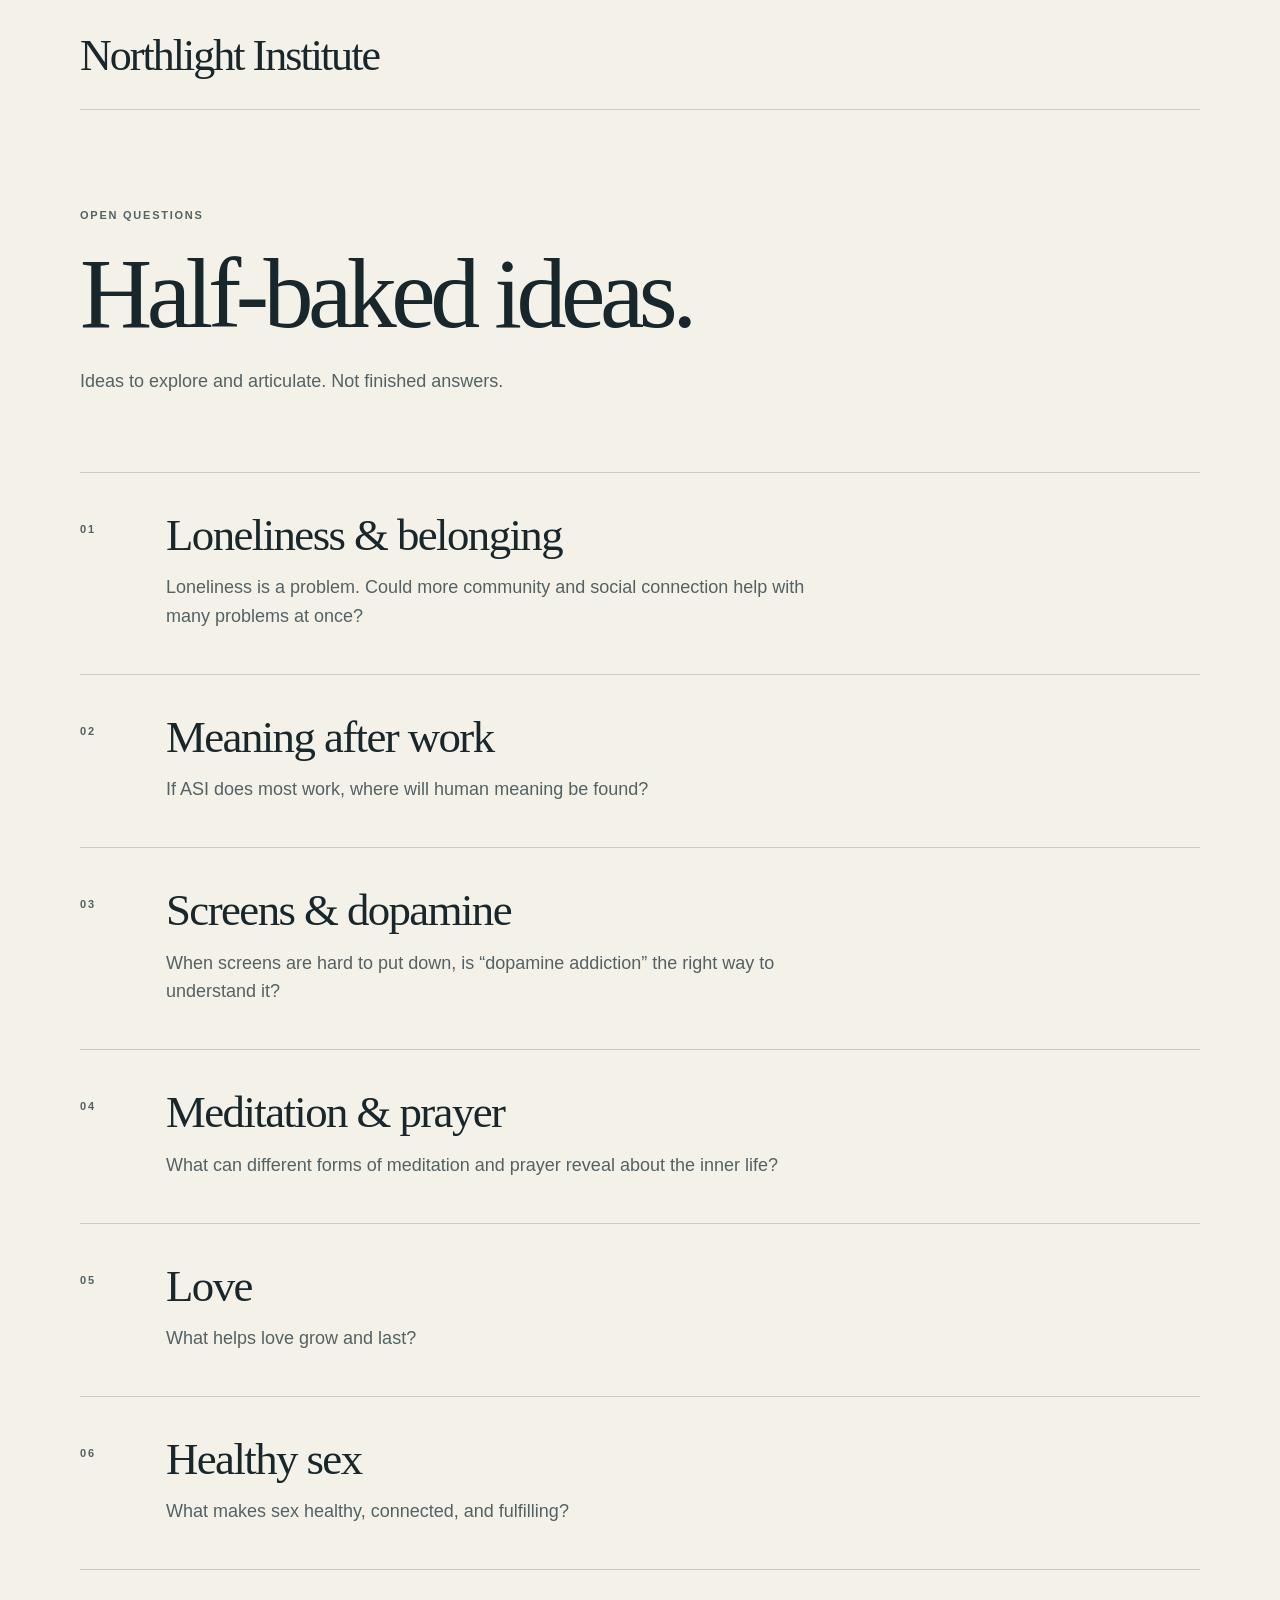
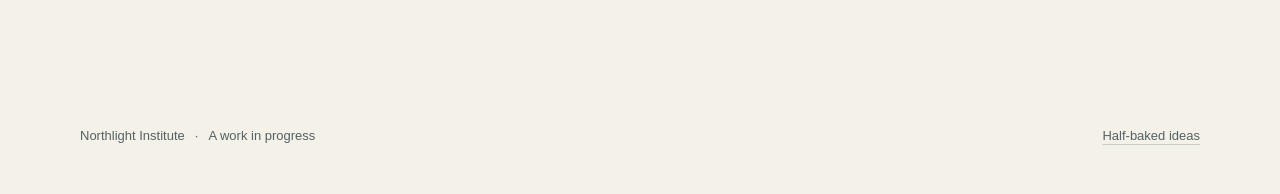
==== site/ideas.html @ 1d7ed391 "Move ideas link to footer and add two prompts" ====
<!DOCTYPE html>
<html lang="en">
  <head>
    <meta charset="utf-8">
    <meta name="viewport" content="width=device-width, initial-scale=1">
    <meta name="theme-color" content="#f4f1e9">
    <meta name="description" content="Half-baked ideas from Northlight Institute: open questions about community, meaning, screens, meditation, and prayer.">
    <meta property="og:type" content="website">
    <meta property="og:site_name" content="Northlight Institute">
    <meta property="og:title" content="Half-baked ideas · Northlight Institute">
    <meta property="og:description" content="Open questions worth exploring, not finished answers.">
    <meta property="og:url" content="https://80.47.238.111/ideas.html">
    <meta property="og:image" content="https://80.47.238.111/assets/social-preview.jpg">
    <meta property="og:image:type" content="image/jpeg">
    <meta property="og:image:width" content="1200">
    <meta property="og:image:height" content="630">
    <meta name="twitter:card" content="summary_large_image">
    <title>Half-baked ideas · Northlight Institute</title>
    <link rel="icon" href="assets/light-mark-32.png" type="image/png" sizes="32x32">
    <link rel="icon" href="assets/light-mark.svg" type="image/svg+xml">
    <link rel="apple-touch-icon" href="assets/light-mark-180.png" sizes="180x180">
    <link rel="stylesheet" href="styles.css?v=20261018-5">
  </head>
  <body>
    <div class="page">
      <header class="site-header">
        <h1><a href="/">Northlight Institute</a></h1>
      </header>

      <main class="ideas-main">
        <div class="ideas-intro">
          <p class="eyebrow">Open questions</p>
          <h2>Half-baked ideas.</h2>
          <p>Ideas to explore and articulate. Not finished answers.</p>
        </div>

        <div class="ideas-list">
          <article class="idea">
            <span class="index">01</span>
            <div>
              <h3>Loneliness &amp; belonging</h3>
              <p>Loneliness is a problem. Could more community and social connection help with many problems at once?</p>
            </div>
          </article>
          <article class="idea">
            <span class="index">02</span>
            <div>
              <h3>Meaning after work</h3>
              <p>If ASI does most work, where will human meaning be found?</p>
            </div>
          </article>
          <article class="idea">
            <span class="index">03</span>
            <div>
              <h3>Screens &amp; dopamine</h3>
              <p>When screens are hard to put down, is “dopamine addiction” the right way to understand it?</p>
            </div>
          </article>
          <article class="idea">
            <span class="index">04</span>
            <div>
              <h3>Meditation &amp; prayer</h3>
              <p>What can different forms of meditation and prayer reveal about the inner life?</p>
            </div>
          </article>
          <article class="idea">
            <span class="index">05</span>
            <div>
              <h3>Love</h3>
              <p>What helps love grow and last?</p>
            </div>
          </article>
          <article class="idea">
            <span class="index">06</span>
            <div>
              <h3>Healthy sex</h3>
              <p>What makes sex healthy, connected, and fulfilling?</p>
            </div>
          </article>
        </div>
      </main>

      <footer>Northlight Institute <span>·</span> A work in progress <a href="/ideas.html" aria-current="page">Half-baked ideas</a></footer>
    </div>
  </body>
</html>
---- site/styles.css ----
:root {
  color-scheme: light;
  --paper: #f4f1e9;
  --ink: #18272c;
  --muted: #536264;
  --line: #c8ccc8;
  --accent: #a16d3e;
}

* { box-sizing: border-box; }

html { background: var(--paper); }

body {
  margin: 0;
  color: var(--ink);
  background: var(--paper);
  font: 18px/1.55 -apple-system, BlinkMacSystemFont, "Segoe UI", sans-serif;
  -webkit-font-smoothing: antialiased;
}

.page {
  width: min(100% - 72px, 1120px);
  margin: 0 auto;
}

.site-header {
  display: flex;
  align-items: center;
  justify-content: space-between;
  gap: 24px;
  padding: 32px 0 29px;
  border-bottom: 1px solid var(--line);
}

h1, h2, h3, p, figure { margin: 0; }

h1, h2, h3 {
  font-family: Georgia, "Times New Roman", serif;
  font-weight: 400;
}

h1 {
  font-size: clamp(27px, 4vw, 44px);
  line-height: 1.1;
  letter-spacing: -.045em;
  white-space: nowrap;
}

h1 a { color: inherit; text-decoration: none; }

.eyebrow, .index {
  color: var(--muted);
  font-size: 11px;
  font-weight: 600;
  letter-spacing: .16em;
  line-height: 1.4;
  text-transform: uppercase;
}

.hero {
  padding: clamp(72px, 10vw, 138px) 0 clamp(64px, 8vw, 100px);
}

.hero h2 {
  max-width: 940px;
  font-size: clamp(49px, 6.3vw, 84px);
  line-height: 1.03;
  letter-spacing: -.055em;
  text-wrap: balance;
}

.northern-light {
  height: clamp(280px, 41vw, 520px);
  overflow: hidden;
  background: #142830;
}

.northern-light img {
  display: block;
  width: 100%;
  height: 100%;
  object-fit: cover;
  object-position: center 56%;
}

.pillars { padding: 112px 0 140px; }

.section-intro h2 {
  margin-top: 15px;
  font-size: clamp(43px, 5vw, 64px);
  line-height: 1.1;
  letter-spacing: -.045em;
}

.pillar-grid {
  display: grid;
  grid-template-columns: repeat(3, minmax(0, 1fr));
  gap: 38px;
  margin-top: 58px;
}

.pillar-grid article {
  padding-top: 21px;
  border-top: 1px solid var(--ink);
}

.pillar-grid h3 {
  margin: 25px 0 13px;
  font-size: clamp(34px, 3.2vw, 44px);
  line-height: 1.1;
  letter-spacing: -.035em;
}

.pillar-grid p {
  max-width: 270px;
  color: var(--muted);
  font-size: 17px;
  line-height: 1.55;
}

.depth {
  display: grid;
  grid-template-columns: minmax(0, 1.15fr) minmax(0, .85fr);
  align-items: stretch;
  min-height: 550px;
  background: #233239;
  color: #f4f1e9;
}

.depth-copy { padding: clamp(50px, 6.5vw, 90px); }
.depth .eyebrow { color: #b8c5c2; }

.depth h2 {
  margin: 24px 0 35px;
  font-size: clamp(42px, 4.5vw, 60px);
  line-height: 1.06;
  letter-spacing: -.05em;
}

.depth-copy > p:last-child {
  max-width: 440px;
  color: #d5ddda;
  font-size: 18px;
  line-height: 1.65;
}

.depth > img {
  display: block;
  width: 100%;
  height: 100%;
  min-height: 550px;
  object-fit: cover;
  object-position: 34% center;
}

.ideas-main { padding-bottom: 124px; }

.ideas-intro { padding: 98px 0 76px; }

.ideas-intro h2 {
  margin-top: 18px;
  font-size: clamp(58px, 8vw, 100px);
  line-height: 1.04;
  letter-spacing: -.055em;
}

.ideas-intro > p:last-child {
  margin-top: 22px;
  color: var(--muted);
  font-size: 18px;
}

.idea {
  display: grid;
  grid-template-columns: 54px minmax(0, 1fr);
  gap: 32px;
  padding: 37px 0 43px;
  border-top: 1px solid var(--line);
}

.idea:last-child { border-bottom: 1px solid var(--line); }
.idea .index { padding-top: 12px; }

.idea h3 {
  font-size: clamp(32px, 3.5vw, 45px);
  line-height: 1.15;
  letter-spacing: -.035em;
}

.idea p {
  max-width: 680px;
  margin-top: 12px;
  color: var(--muted);
  font-size: 18px;
  line-height: 1.6;
}

footer {
  display: flex;
  gap: 10px;
  padding: 32px 0 48px;
  color: var(--muted);
  font-size: 13px;
}

footer a {
  margin-left: auto;
  color: inherit;
  text-decoration-color: var(--line);
  text-underline-offset: 4px;
}

footer a:hover { color: var(--ink); }

@media (max-width: 760px) {
  .page { width: min(100% - 40px, 620px); }
  .site-header { padding: 24px 0; }
  footer { flex-wrap: wrap; }
  footer a { flex-basis: 100%; margin-left: 0; }
  .hero { padding: 82px 0 65px; }
  .hero h2 { font-size: clamp(42px, 8.5vw, 59px); }
  .northern-light { height: 330px; }
  .pillars { padding: 88px 0 100px; }
  .pillar-grid { grid-template-columns: 1fr; gap: 38px; margin-top: 43px; }
  .pillar-grid h3 { margin-top: 16px; }
  .pillar-grid p { max-width: 470px; }
  .depth { grid-template-columns: 1fr; }
  .depth-copy { padding: 64px 38px 70px; }
  .depth > img { height: 420px; min-height: 0; object-position: center 55%; }
  .ideas-main { padding-bottom: 90px; }
  .ideas-intro { padding: 78px 0 58px; }
  .ideas-intro h2 { font-size: clamp(52px, 11vw, 76px); }
  .idea { grid-template-columns: 36px minmax(0, 1fr); gap: 15px; padding: 31px 0 36px; }
  .idea .index { padding-top: 9px; }
  .idea p { font-size: 17px; }
}

@media (max-width: 390px) {
  .depth-copy { padding: 55px 28px 62px; }
  .depth h2 { font-size: 42px; }
}
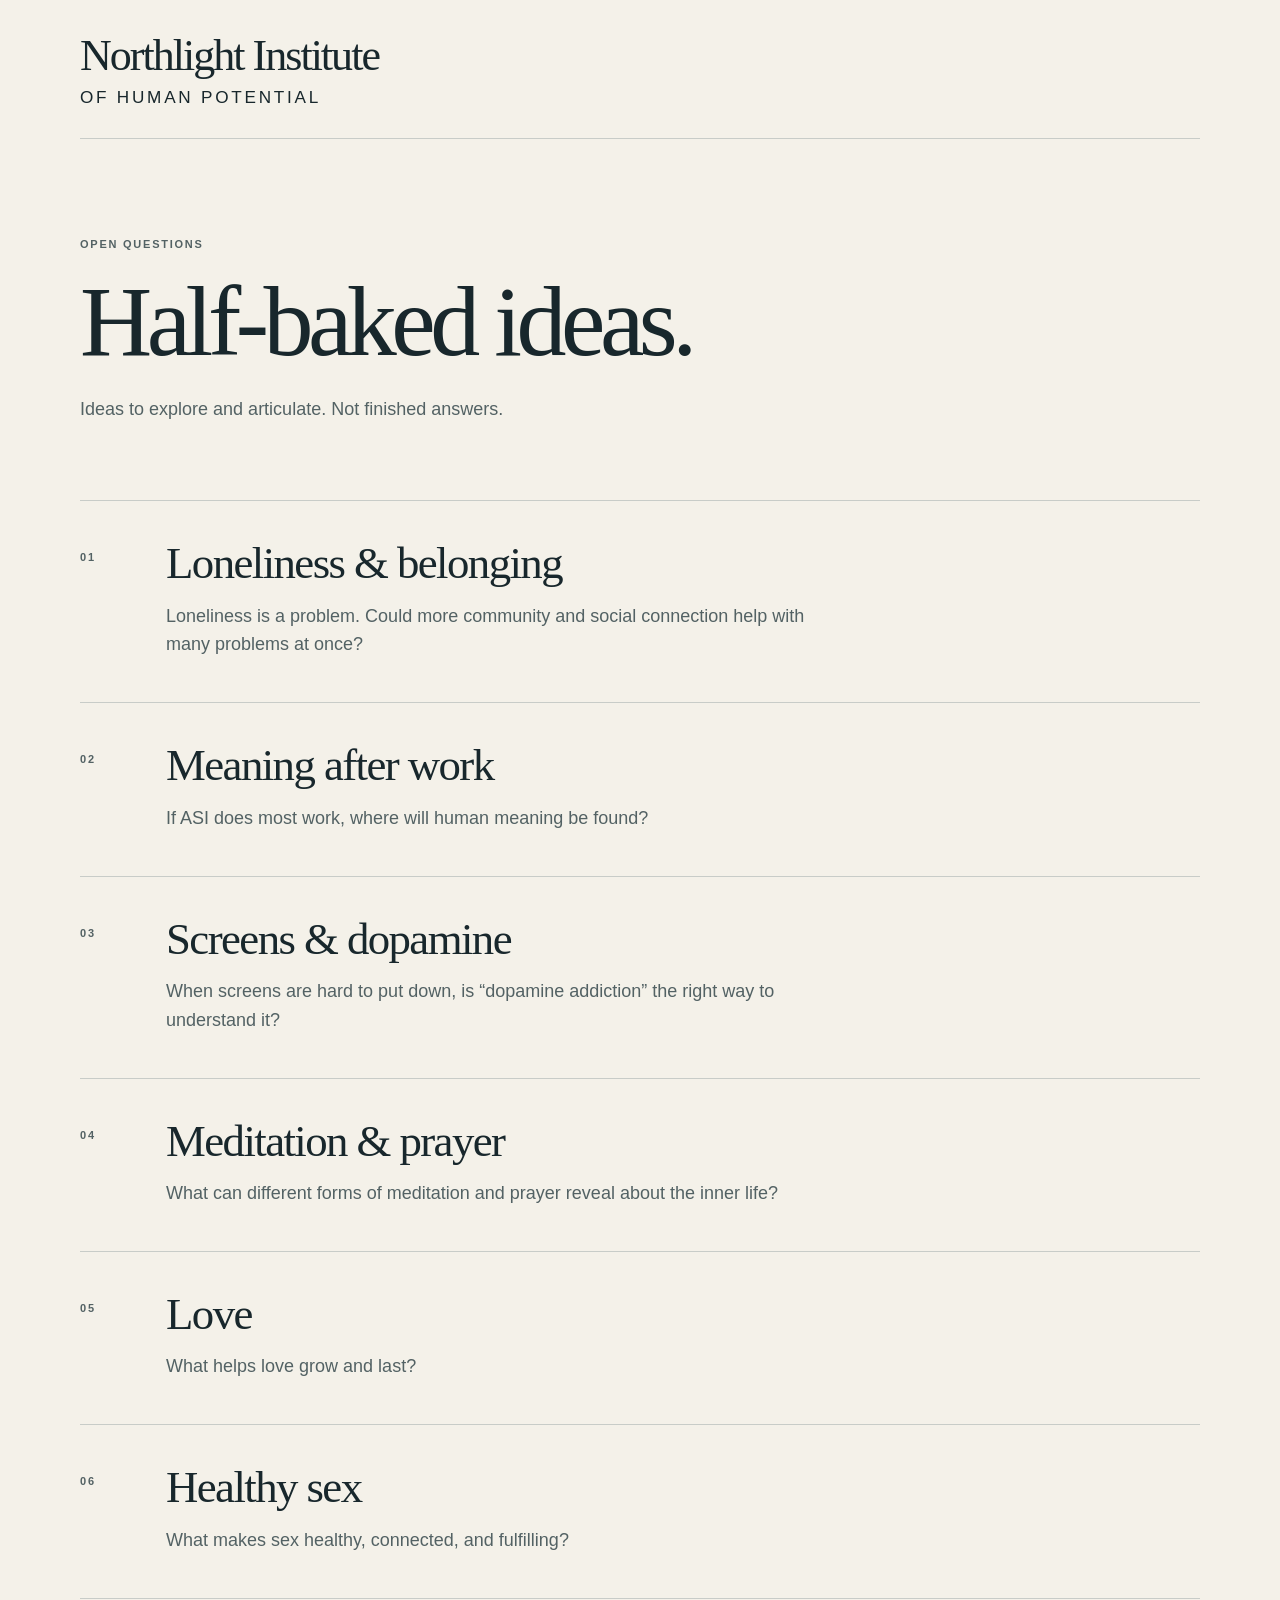
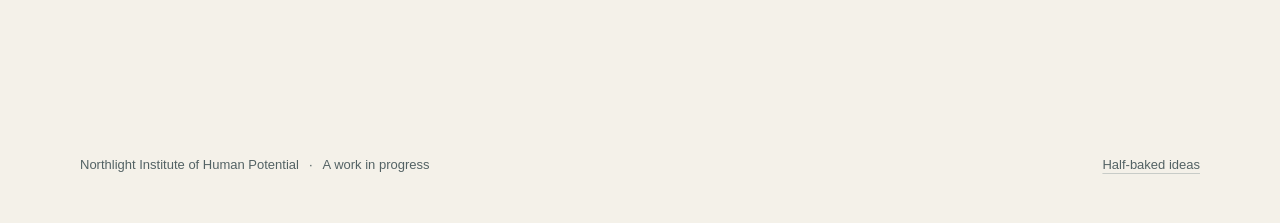
==== commit 1163ef8d: "Rename site to Northlight Institute of Human Potential" ====
--- a/site/ideas.html
+++ b/site/ideas.html
@@ -4,27 +4,28 @@
     <meta charset="utf-8">
     <meta name="viewport" content="width=device-width, initial-scale=1">
     <meta name="theme-color" content="#f4f1e9">
-    <meta name="description" content="Half-baked ideas from Northlight Institute: open questions about community, meaning, screens, meditation, and prayer.">
+    <meta name="description" content="Half-baked ideas from Northlight Institute of Human Potential: open questions about belonging, meaning, screens, meditation, love, and healthy sex.">
     <meta property="og:type" content="website">
-    <meta property="og:site_name" content="Northlight Institute">
-    <meta property="og:title" content="Half-baked ideas · Northlight Institute">
+    <meta property="og:site_name" content="Northlight Institute of Human Potential">
+    <meta property="og:title" content="Half-baked ideas · Northlight Institute of Human Potential">
     <meta property="og:description" content="Open questions worth exploring, not finished answers.">
     <meta property="og:url" content="https://80.47.238.111/ideas.html">
-    <meta property="og:image" content="https://80.47.238.111/assets/social-preview.jpg">
-    <meta property="og:image:type" content="image/jpeg">
-    <meta property="og:image:width" content="1200">
-    <meta property="og:image:height" content="630">
+    <meta property="og:image" content="https://80.47.238.111/assets/social-preview-human-potential.png">
+    <meta property="og:image:type" content="image/png">
+    <meta property="og:image:width" content="1731">
+    <meta property="og:image:height" content="909">
+    <meta property="og:image:alt" content="Northern lights over a lake, with the words Northlight Institute of Human Potential">
     <meta name="twitter:card" content="summary_large_image">
-    <title>Half-baked ideas · Northlight Institute</title>
+    <title>Half-baked ideas · Northlight Institute of Human Potential</title>
     <link rel="icon" href="assets/light-mark-32.png" type="image/png" sizes="32x32">
     <link rel="icon" href="assets/light-mark.svg" type="image/svg+xml">
     <link rel="apple-touch-icon" href="assets/light-mark-180.png" sizes="180x180">
-    <link rel="stylesheet" href="styles.css?v=20261018-5">
+    <link rel="stylesheet" href="styles.css?v=20261019-1">
   </head>
   <body>
     <div class="page">
       <header class="site-header">
-        <h1><a href="/">Northlight Institute</a></h1>
+        <h1><a href="/" aria-label="Northlight Institute of Human Potential"><span class="brand-main">Northlight Institute</span><span class="brand-qualifier">of Human Potential</span></a></h1>
       </header>
 
       <main class="ideas-main">
@@ -80,7 +81,7 @@
         </div>
       </main>
 
-      <footer>Northlight Institute <span>·</span> A work in progress <a href="/ideas.html" aria-current="page">Half-baked ideas</a></footer>
+      <footer>Northlight Institute of Human Potential <span>·</span> A work in progress <a href="/ideas.html" aria-current="page">Half-baked ideas</a></footer>
     </div>
   </body>
 </html>
--- a/site/styles.css
+++ b/site/styles.css
@@ -48,6 +48,17 @@
 }
 
 h1 a { color: inherit; text-decoration: none; }
+
+.brand-main, .brand-qualifier { display: block; }
+.brand-qualifier {
+  margin-top: 7px;
+  font-family: -apple-system, BlinkMacSystemFont, "Segoe UI", sans-serif;
+  font-size: .39em;
+  font-weight: 500;
+  letter-spacing: .16em;
+  line-height: 1.25;
+  text-transform: uppercase;
+}
 
 .eyebrow, .index {
   color: var(--muted);
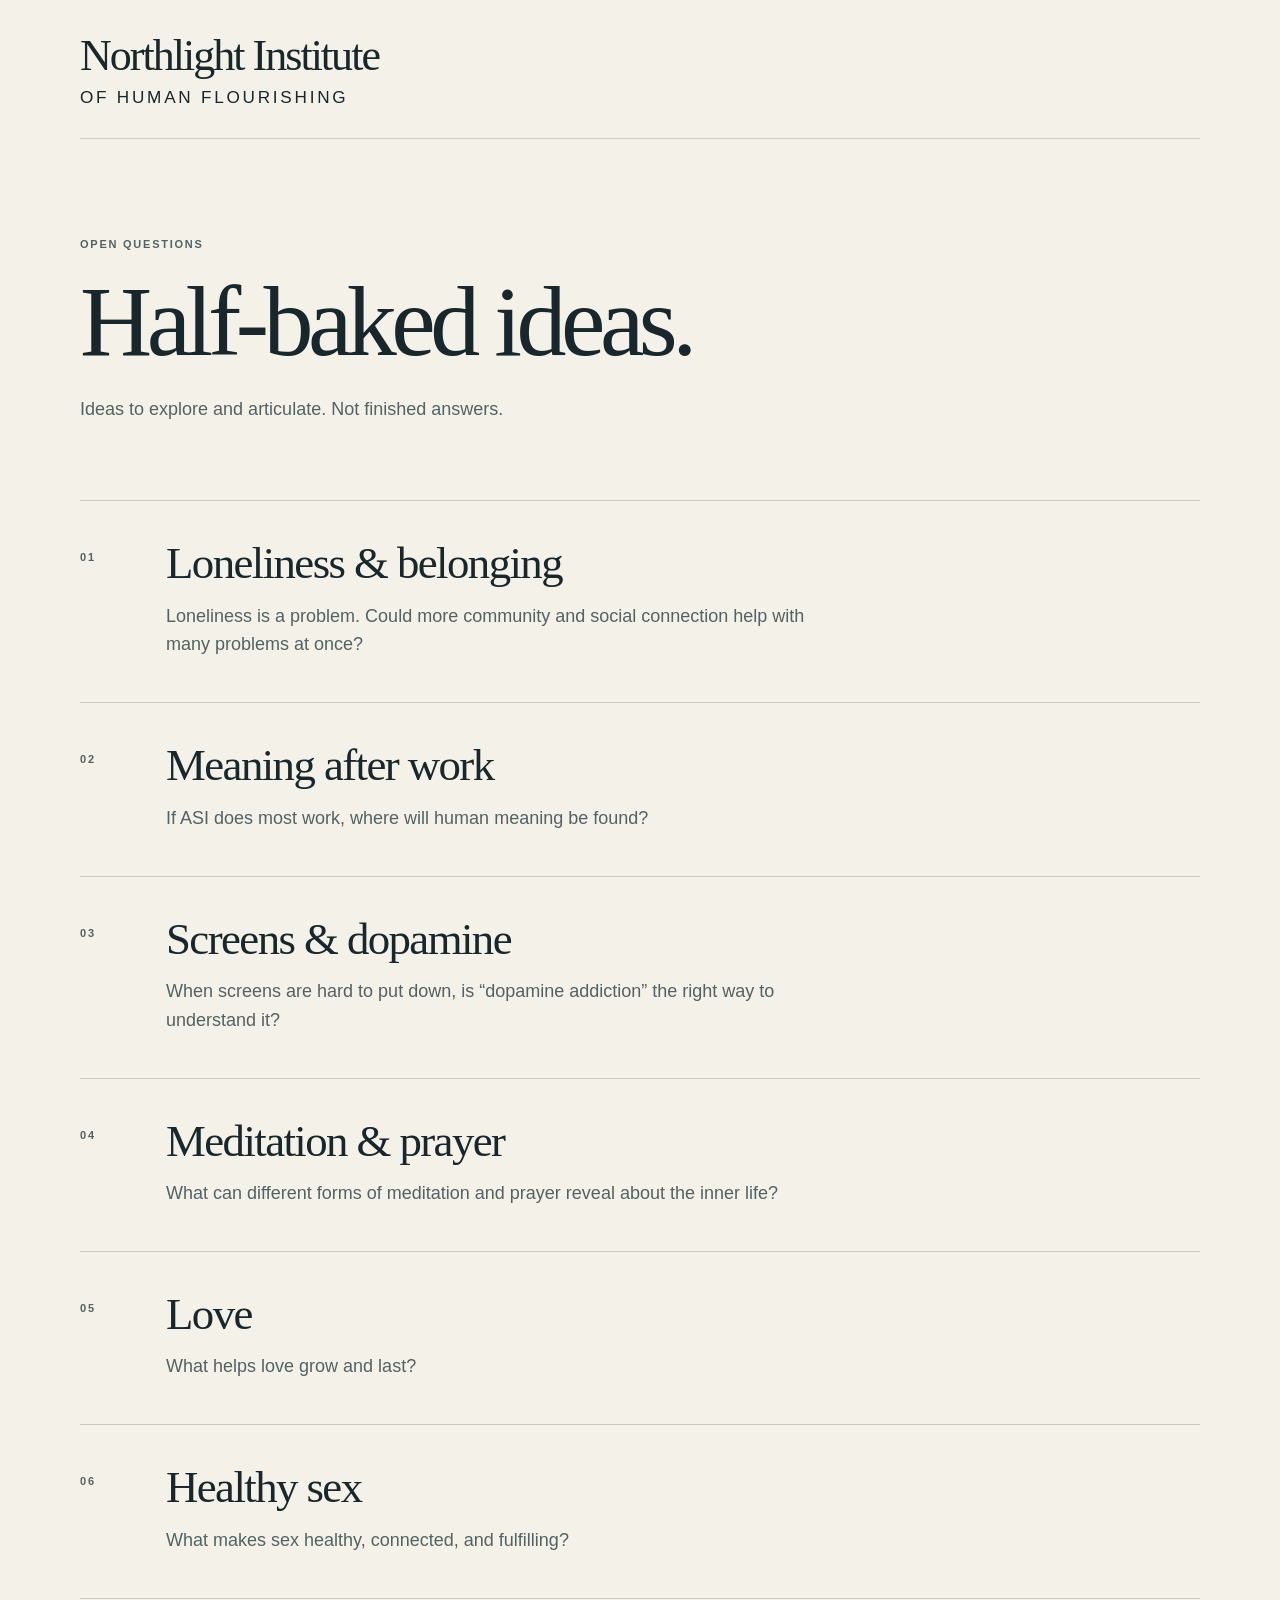
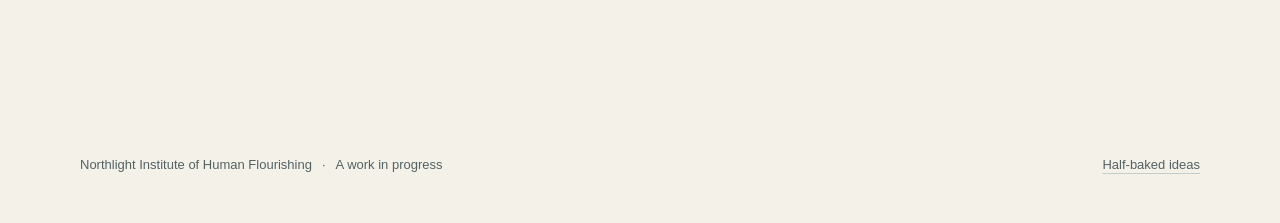
==== commit ab2bf24e: "Rename institute to Human Flourishing" ====
--- a/site/ideas.html
+++ b/site/ideas.html
@@ -4,28 +4,28 @@
     <meta charset="utf-8">
     <meta name="viewport" content="width=device-width, initial-scale=1">
     <meta name="theme-color" content="#f4f1e9">
-    <meta name="description" content="Half-baked ideas from Northlight Institute of Human Potential: open questions about belonging, meaning, screens, meditation, love, and healthy sex.">
+    <meta name="description" content="Half-baked ideas from Northlight Institute of Human Flourishing: open questions about belonging, meaning, screens, meditation, love, and healthy sex.">
     <meta property="og:type" content="website">
-    <meta property="og:site_name" content="Northlight Institute of Human Potential">
-    <meta property="og:title" content="Half-baked ideas · Northlight Institute of Human Potential">
+    <meta property="og:site_name" content="Northlight Institute of Human Flourishing">
+    <meta property="og:title" content="Half-baked ideas · Northlight Institute of Human Flourishing">
     <meta property="og:description" content="Open questions worth exploring, not finished answers.">
     <meta property="og:url" content="https://80.47.238.111/ideas.html">
-    <meta property="og:image" content="https://80.47.238.111/assets/social-preview-human-potential.png">
+    <meta property="og:image" content="https://80.47.238.111/assets/social-preview-human-flourishing.png">
     <meta property="og:image:type" content="image/png">
-    <meta property="og:image:width" content="1731">
+    <meta property="og:image:width" content="1730">
     <meta property="og:image:height" content="909">
-    <meta property="og:image:alt" content="Northern lights over a lake, with the words Northlight Institute of Human Potential">
+    <meta property="og:image:alt" content="Northern lights over a lake, with the words Northlight Institute of Human Flourishing">
     <meta name="twitter:card" content="summary_large_image">
-    <title>Half-baked ideas · Northlight Institute of Human Potential</title>
+    <title>Half-baked ideas · Northlight Institute of Human Flourishing</title>
     <link rel="icon" href="assets/light-mark-32.png" type="image/png" sizes="32x32">
     <link rel="icon" href="assets/light-mark.svg" type="image/svg+xml">
     <link rel="apple-touch-icon" href="assets/light-mark-180.png" sizes="180x180">
-    <link rel="stylesheet" href="styles.css?v=20261019-1">
+    <link rel="stylesheet" href="styles.css?v=20261021-1">
   </head>
   <body>
     <div class="page">
       <header class="site-header">
-        <h1><a href="/" aria-label="Northlight Institute of Human Potential"><span class="brand-main">Northlight Institute</span><span class="brand-qualifier">of Human Potential</span></a></h1>
+        <h1><a href="/" aria-label="Northlight Institute of Human Flourishing"><span class="brand-main">Northlight Institute</span><span class="brand-qualifier">of Human Flourishing</span></a></h1>
       </header>
 
       <main class="ideas-main">
@@ -81,7 +81,7 @@
         </div>
       </main>
 
-      <footer>Northlight Institute of Human Potential <span>·</span> A work in progress <a href="/ideas.html" aria-current="page">Half-baked ideas</a></footer>
+      <footer>Northlight Institute of Human Flourishing <span>·</span> A work in progress <a href="/ideas.html" aria-current="page">Half-baked ideas</a></footer>
     </div>
   </body>
 </html>
--- a/site/styles.css
+++ b/site/styles.css
@@ -106,8 +106,8 @@
 
 .pillar-grid {
   display: grid;
-  grid-template-columns: repeat(3, minmax(0, 1fr));
-  gap: 38px;
+  grid-template-columns: repeat(2, minmax(0, 1fr));
+  gap: 56px 90px;
   margin-top: 58px;
 }
 
@@ -124,7 +124,7 @@
 }
 
 .pillar-grid p {
-  max-width: 270px;
+  max-width: 380px;
   color: var(--muted);
   font-size: 17px;
   line-height: 1.55;
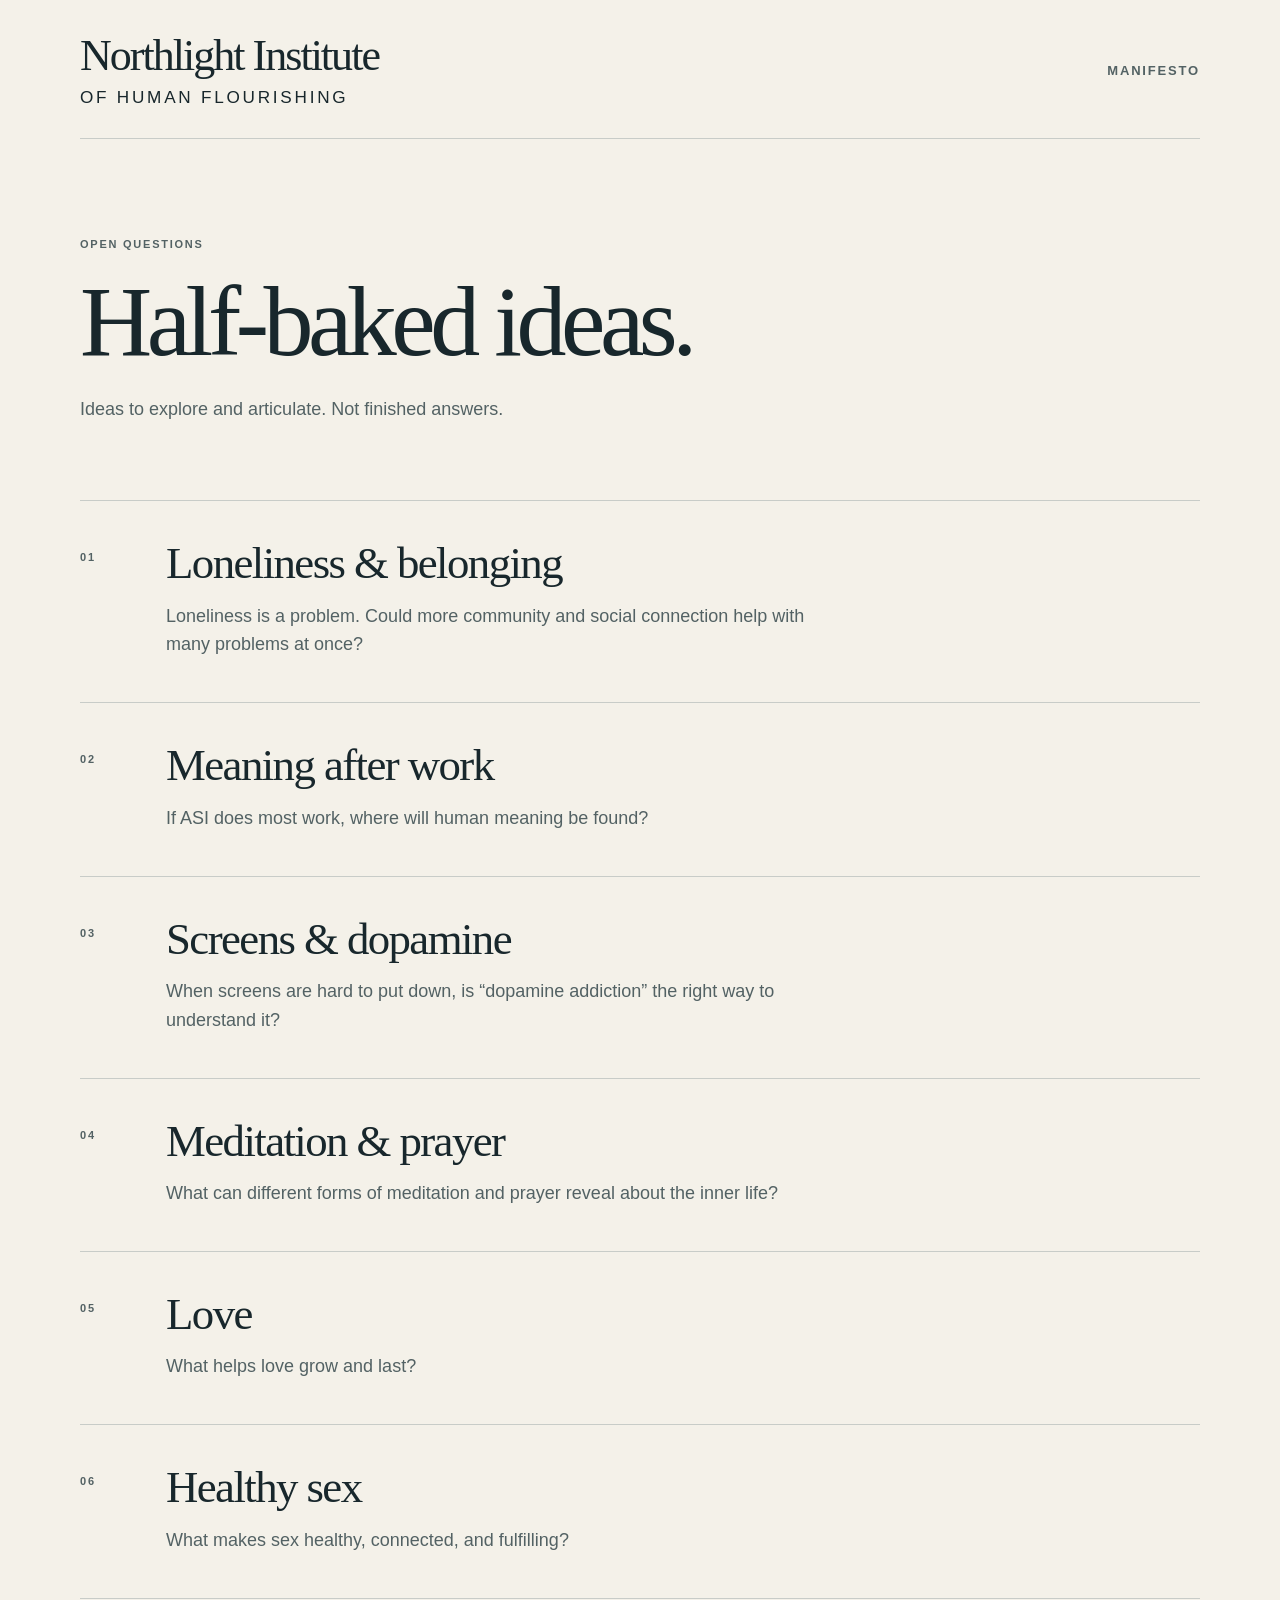
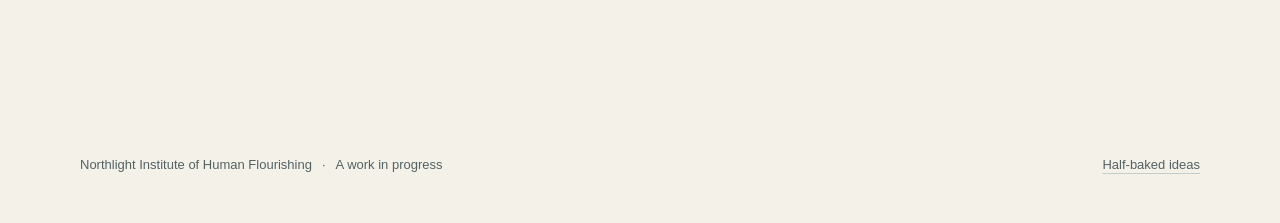
==== commit 43e6c4eb: "Publish Northlight manifesto page" ====
--- a/site/ideas.html
+++ b/site/ideas.html
@@ -10,7 +10,7 @@
     <meta property="og:title" content="Half-baked ideas · Northlight Institute of Human Flourishing">
     <meta property="og:description" content="Open questions worth exploring, not finished answers.">
     <meta property="og:url" content="https://80.47.238.111/ideas.html">
-    <meta property="og:image" content="https://80.47.238.111/assets/social-preview-human-flourishing.png">
+    <meta property="og:image" content="https://80.47.238.111/assets/social-preview-manifesto.png">
     <meta property="og:image:type" content="image/png">
     <meta property="og:image:width" content="1730">
     <meta property="og:image:height" content="909">
@@ -20,12 +20,13 @@
     <link rel="icon" href="assets/light-mark-32.png" type="image/png" sizes="32x32">
     <link rel="icon" href="assets/light-mark.svg" type="image/svg+xml">
     <link rel="apple-touch-icon" href="assets/light-mark-180.png" sizes="180x180">
-    <link rel="stylesheet" href="styles.css?v=20261021-1">
+    <link rel="stylesheet" href="styles.css?v=20261021-3">
   </head>
   <body>
     <div class="page">
       <header class="site-header">
         <h1><a href="/" aria-label="Northlight Institute of Human Flourishing"><span class="brand-main">Northlight Institute</span><span class="brand-qualifier">of Human Flourishing</span></a></h1>
+        <nav class="site-nav" aria-label="Main navigation"><a href="/manifesto.html">Manifesto</a></nav>
       </header>
 
       <main class="ideas-main">
--- a/site/styles.css
+++ b/site/styles.css
@@ -60,6 +60,23 @@
   text-transform: uppercase;
 }
 
+.site-nav a {
+  color: var(--muted);
+  font-size: 13px;
+  font-weight: 600;
+  letter-spacing: .14em;
+  text-decoration: none;
+  text-transform: uppercase;
+}
+
+.site-nav a:hover,
+.site-nav a[aria-current="page"] {
+  color: var(--ink);
+  text-decoration: underline;
+  text-decoration-color: var(--accent);
+  text-underline-offset: 7px;
+}
+
 .eyebrow, .index {
   color: var(--muted);
   font-size: 11px;
@@ -74,10 +91,10 @@
 }
 
 .hero h2 {
-  max-width: 940px;
-  font-size: clamp(49px, 6.3vw, 84px);
-  line-height: 1.03;
-  letter-spacing: -.055em;
+  max-width: 1000px;
+  font-size: clamp(30px, 3.8vw, 50px);
+  line-height: 1.2;
+  letter-spacing: -.035em;
   text-wrap: balance;
 }
 
@@ -207,6 +224,73 @@
   line-height: 1.6;
 }
 
+.manifesto-main { padding-bottom: 112px; }
+
+.manifesto-intro {
+  max-width: 950px;
+  padding: 104px 0 106px;
+}
+
+.manifesto-intro h2 {
+  margin-top: 21px;
+  font-size: clamp(51px, 6.4vw, 84px);
+  line-height: 1.07;
+  letter-spacing: -.055em;
+}
+
+.manifesto-lede {
+  max-width: 720px;
+  margin-top: 36px;
+  color: var(--muted);
+  font-size: clamp(20px, 2.2vw, 26px);
+  line-height: 1.5;
+}
+
+.manifesto-section {
+  display: grid;
+  grid-template-columns: 72px minmax(0, 1fr);
+  gap: 26px;
+  padding: 45px 0 50px;
+  border-top: 1px solid var(--line);
+}
+
+.manifesto-section .index { padding-top: 11px; }
+
+.manifesto-section h3 {
+  font-size: clamp(32px, 3.7vw, 48px);
+  line-height: 1.12;
+  letter-spacing: -.04em;
+}
+
+.manifesto-section p {
+  max-width: 730px;
+  margin-top: 16px;
+  color: var(--muted);
+  font-size: 18px;
+  line-height: 1.65;
+}
+
+.manifesto-closing {
+  margin-top: 46px;
+  padding: 72px clamp(32px, 6vw, 78px);
+  background: #233239;
+  color: var(--paper);
+}
+
+.manifesto-closing p {
+  font-family: Georgia, "Times New Roman", serif;
+  font-size: clamp(34px, 4.4vw, 58px);
+  line-height: 1.15;
+  letter-spacing: -.045em;
+}
+
+.manifesto-closing span {
+  display: block;
+  margin-top: 40px;
+  color: #b8c5c2;
+  font-size: 15px;
+}
+
 footer {
   display: flex;
   gap: 10px;
@@ -226,11 +310,11 @@
 
 @media (max-width: 760px) {
   .page { width: min(100% - 40px, 620px); }
-  .site-header { padding: 24px 0; }
+  .site-header { align-items: flex-start; flex-direction: column; gap: 23px; padding: 24px 0; }
   footer { flex-wrap: wrap; }
   footer a { flex-basis: 100%; margin-left: 0; }
   .hero { padding: 82px 0 65px; }
-  .hero h2 { font-size: clamp(42px, 8.5vw, 59px); }
+  .hero h2 { font-size: clamp(27px, 5.1vw, 35px); }
   .northern-light { height: 330px; }
   .pillars { padding: 88px 0 100px; }
   .pillar-grid { grid-template-columns: 1fr; gap: 38px; margin-top: 43px; }
@@ -245,6 +329,13 @@
   .idea { grid-template-columns: 36px minmax(0, 1fr); gap: 15px; padding: 31px 0 36px; }
   .idea .index { padding-top: 9px; }
   .idea p { font-size: 17px; }
+  .manifesto-main { padding-bottom: 82px; }
+  .manifesto-intro { padding: 78px 0 76px; }
+  .manifesto-intro h2 { font-size: clamp(42px, 9vw, 64px); }
+  .manifesto-section { grid-template-columns: 34px minmax(0, 1fr); gap: 17px; padding: 35px 0 41px; }
+  .manifesto-section .index { padding-top: 9px; }
+  .manifesto-section p { font-size: 17px; }
+  .manifesto-closing { padding: 54px 30px; }
 }
 
 @media (max-width: 390px) {
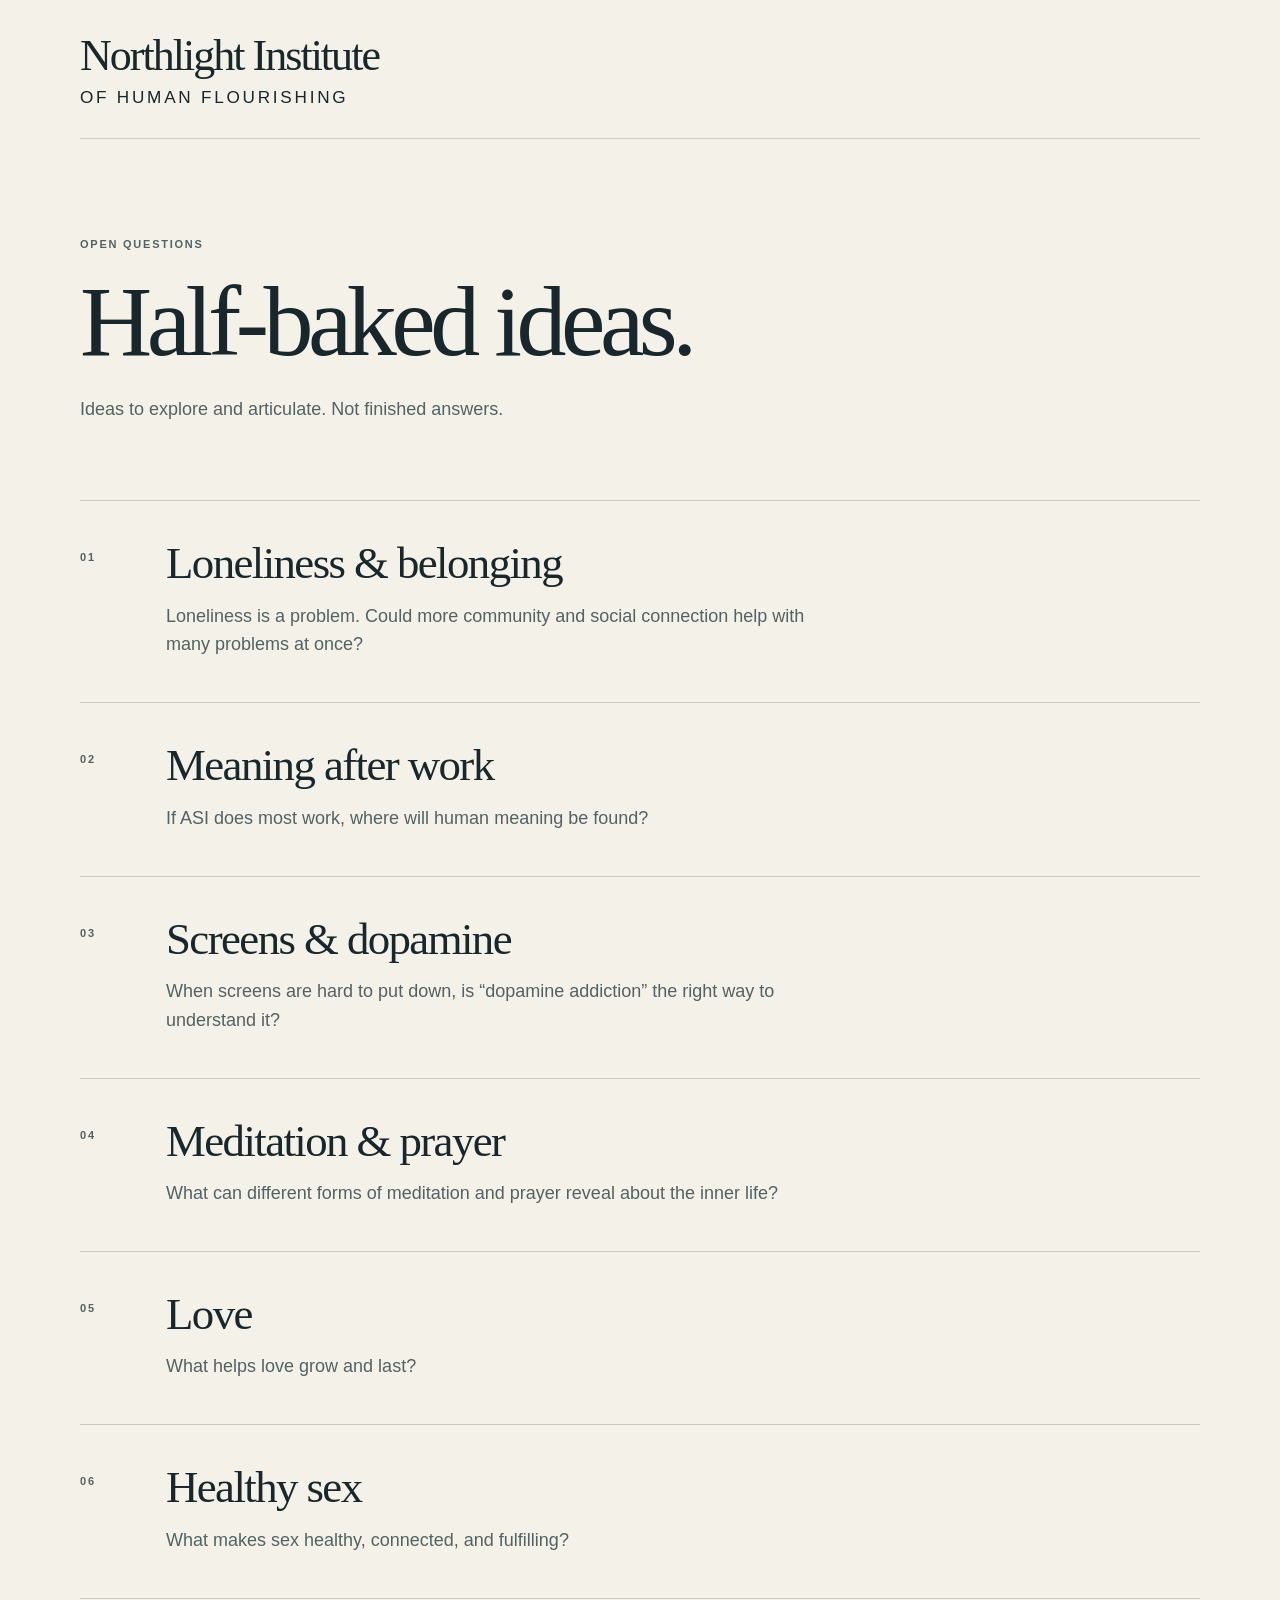
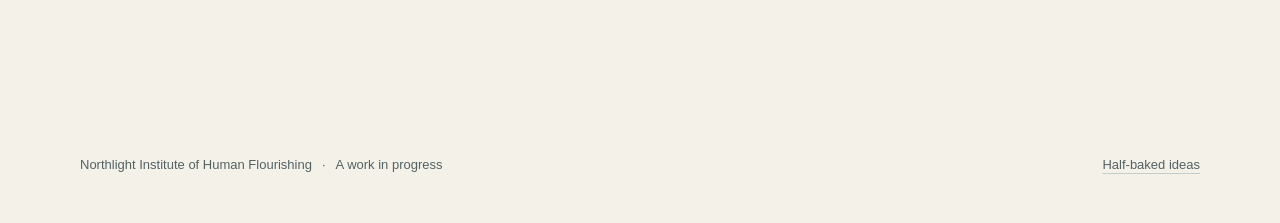
==== commit 39c6ec4d: "Remove manifesto page for now" ====
--- a/site/ideas.html
+++ b/site/ideas.html
@@ -20,13 +20,12 @@
     <link rel="icon" href="assets/light-mark-32.png" type="image/png" sizes="32x32">
     <link rel="icon" href="assets/light-mark.svg" type="image/svg+xml">
     <link rel="apple-touch-icon" href="assets/light-mark-180.png" sizes="180x180">
-    <link rel="stylesheet" href="styles.css?v=20261021-3">
+    <link rel="stylesheet" href="styles.css?v=20261021-5">
   </head>
   <body>
     <div class="page">
       <header class="site-header">
         <h1><a href="/" aria-label="Northlight Institute of Human Flourishing"><span class="brand-main">Northlight Institute</span><span class="brand-qualifier">of Human Flourishing</span></a></h1>
-        <nav class="site-nav" aria-label="Main navigation"><a href="/manifesto.html">Manifesto</a></nav>
       </header>
 
       <main class="ideas-main">
--- a/site/styles.css
+++ b/site/styles.css
@@ -60,23 +60,6 @@
   text-transform: uppercase;
 }
 
-.site-nav a {
-  color: var(--muted);
-  font-size: 13px;
-  font-weight: 600;
-  letter-spacing: .14em;
-  text-decoration: none;
-  text-transform: uppercase;
-}
-
-.site-nav a:hover,
-.site-nav a[aria-current="page"] {
-  color: var(--ink);
-  text-decoration: underline;
-  text-decoration-color: var(--accent);
-  text-underline-offset: 7px;
-}
-
 .eyebrow, .index {
   color: var(--muted);
   font-size: 11px;
@@ -222,73 +205,6 @@
   color: var(--muted);
   font-size: 18px;
   line-height: 1.6;
-}
-
-.manifesto-main { padding-bottom: 112px; }
-
-.manifesto-intro {
-  max-width: 950px;
-  padding: 104px 0 106px;
-}
-
-.manifesto-intro h2 {
-  margin-top: 21px;
-  font-size: clamp(51px, 6.4vw, 84px);
-  line-height: 1.07;
-  letter-spacing: -.055em;
-}
-
-.manifesto-lede {
-  max-width: 720px;
-  margin-top: 36px;
-  color: var(--muted);
-  font-size: clamp(20px, 2.2vw, 26px);
-  line-height: 1.5;
-}
-
-.manifesto-section {
-  display: grid;
-  grid-template-columns: 72px minmax(0, 1fr);
-  gap: 26px;
-  padding: 45px 0 50px;
-  border-top: 1px solid var(--line);
-}
-
-.manifesto-section .index { padding-top: 11px; }
-
-.manifesto-section h3 {
-  font-size: clamp(32px, 3.7vw, 48px);
-  line-height: 1.12;
-  letter-spacing: -.04em;
-}
-
-.manifesto-section p {
-  max-width: 730px;
-  margin-top: 16px;
-  color: var(--muted);
-  font-size: 18px;
-  line-height: 1.65;
-}
-
-.manifesto-closing {
-  margin-top: 46px;
-  padding: 72px clamp(32px, 6vw, 78px);
-  background: #233239;
-  color: var(--paper);
-}
-
-.manifesto-closing p {
-  font-family: Georgia, "Times New Roman", serif;
-  font-size: clamp(34px, 4.4vw, 58px);
-  line-height: 1.15;
-  letter-spacing: -.045em;
-}
-
-.manifesto-closing span {
-  display: block;
-  margin-top: 40px;
-  color: #b8c5c2;
-  font-size: 15px;
 }
 
 footer {
@@ -329,13 +245,6 @@
   .idea { grid-template-columns: 36px minmax(0, 1fr); gap: 15px; padding: 31px 0 36px; }
   .idea .index { padding-top: 9px; }
   .idea p { font-size: 17px; }
-  .manifesto-main { padding-bottom: 82px; }
-  .manifesto-intro { padding: 78px 0 76px; }
-  .manifesto-intro h2 { font-size: clamp(42px, 9vw, 64px); }
-  .manifesto-section { grid-template-columns: 34px minmax(0, 1fr); gap: 17px; padding: 35px 0 41px; }
-  .manifesto-section .index { padding-top: 9px; }
-  .manifesto-section p { font-size: 17px; }
-  .manifesto-closing { padding: 54px 30px; }
 }
 
 @media (max-width: 390px) {
